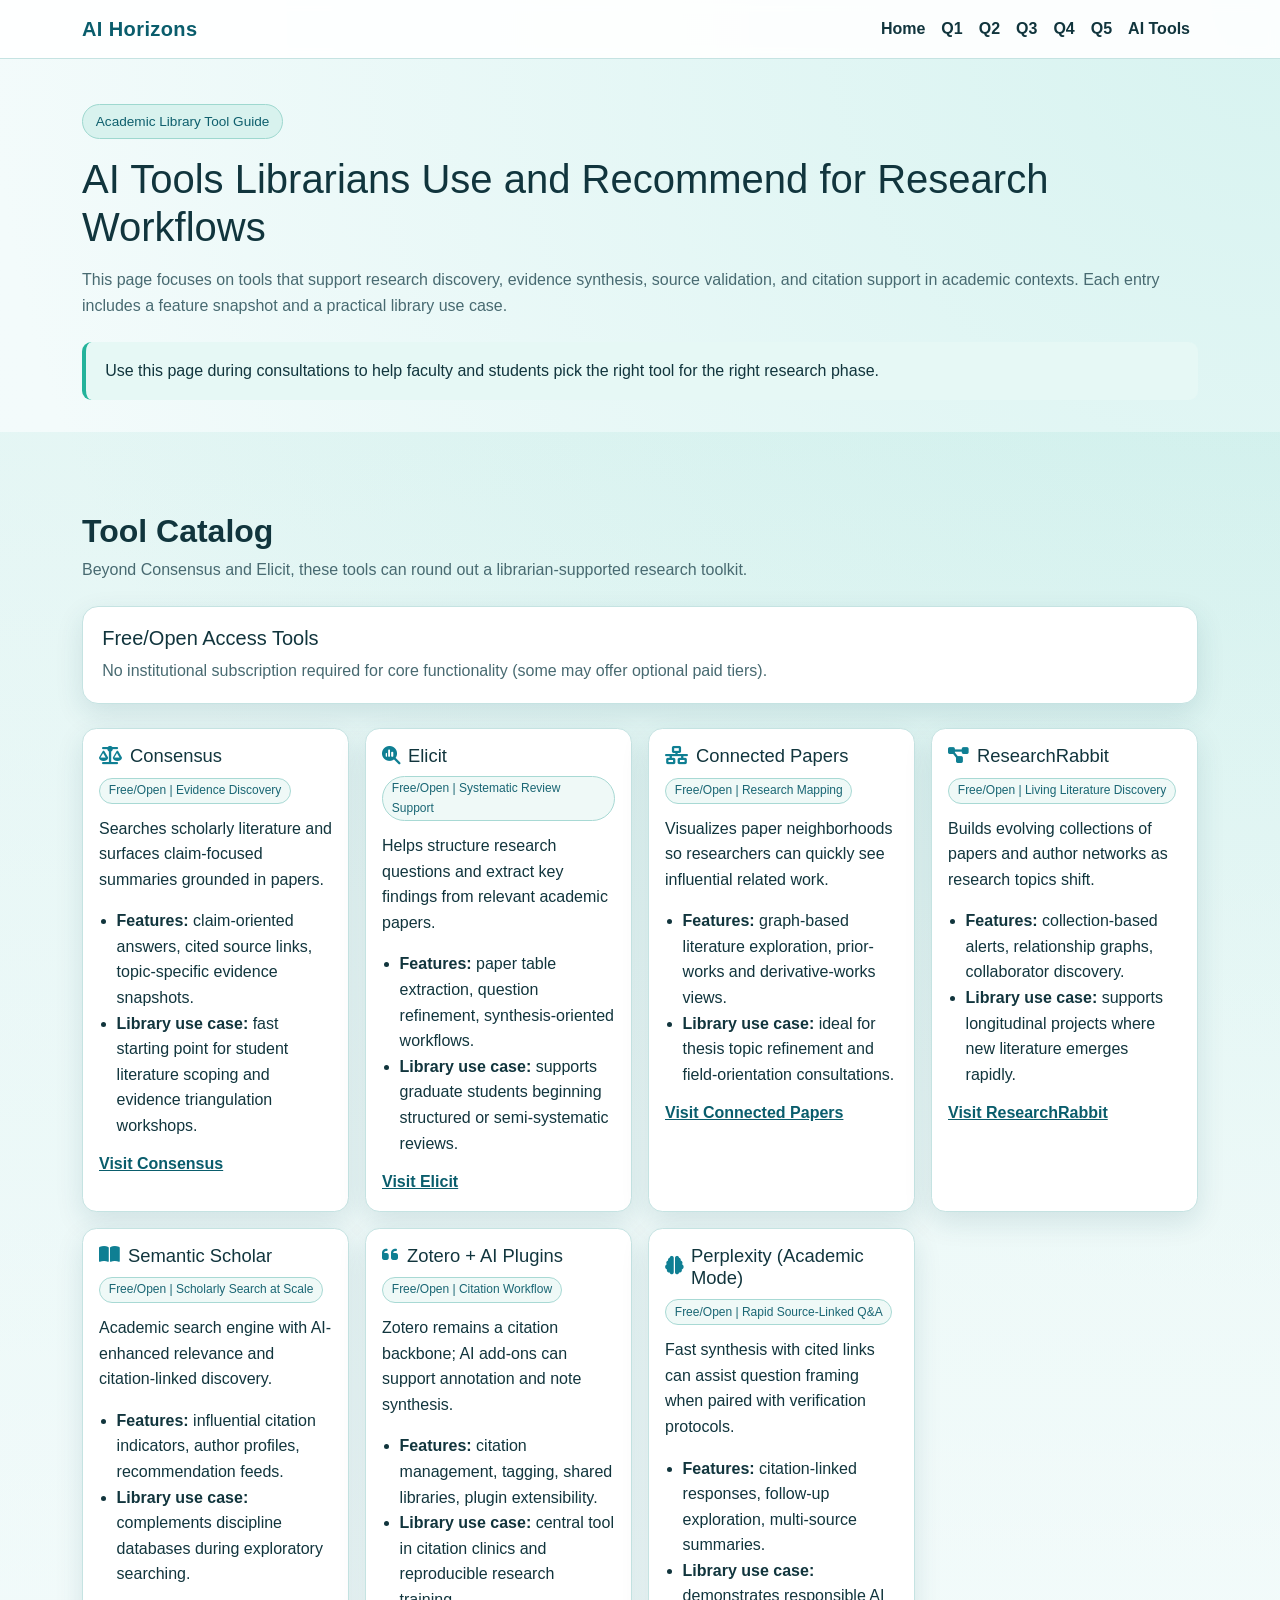
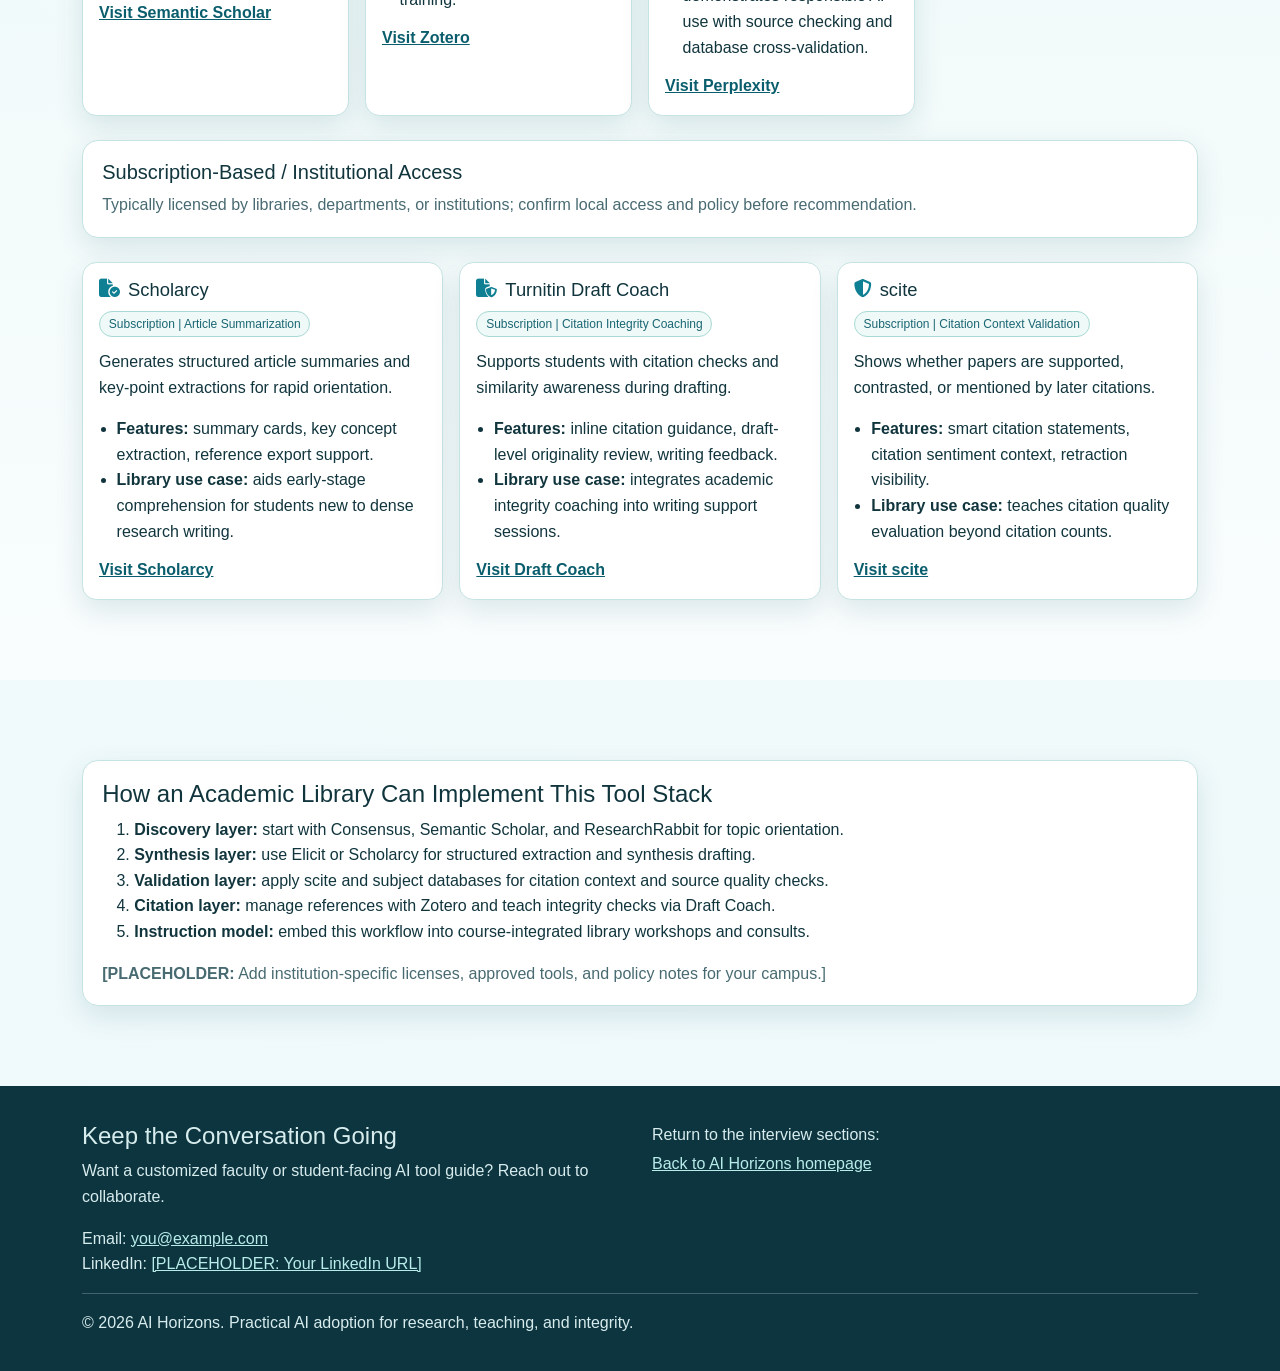
==== tools.html @ d7bab66d "Add AI tools page with free/open and subscription sections" ====
<!doctype html>
<html lang="en">
  <head>
    <meta charset="utf-8">
    <meta name="viewport" content="width=device-width, initial-scale=1">
    <title>AI Horizons | AI Research & Citation Tools for Libraries</title>
    <meta name="description" content="A librarian-focused guide to AI research and citation tools including Consensus, Elicit, Scite, Semantic Scholar, Zotero, and more.">
    <meta name="keywords" content="AI research tools, library AI tools, Consensus, Elicit, citation tools, academic libraries">
    <meta property="og:title" content="AI Horizons: AI Tools for Research and Citation">
    <meta property="og:description" content="Tools academic librarians can recommend for literature discovery, evidence synthesis, and citation workflows.">
    <meta property="og:type" content="website">
    <meta property="og:image" content="assets/img/hero-placeholder.svg">
    <meta property="og:url" content="https://robert-laws.github.io/ai-horizons/tools.html">
    <meta name="twitter:card" content="summary_large_image">
    <meta name="twitter:title" content="AI Horizons: AI Tools for Research and Citation">
    <meta name="twitter:description" content="A practical reference page for librarians supporting AI-enabled research workflows.">
    <meta name="twitter:image" content="assets/img/hero-placeholder.svg">
    <link rel="preconnect" href="https://cdn.jsdelivr.net">
    <link rel="preconnect" href="https://cdnjs.cloudflare.com">
    <link rel="stylesheet" href="https://cdn.jsdelivr.net/npm/bootstrap@5.3.3/dist/css/bootstrap.min.css" integrity="sha384-QWTKZyjpPEjISv5WaRU9OFeRpok6YctnYmDr5pNlyT2bRjXh0JMhjY6hW+ALEwIH" crossorigin="anonymous">
    <link rel="stylesheet" href="https://cdnjs.cloudflare.com/ajax/libs/font-awesome/6.5.2/css/all.min.css" crossorigin="anonymous" referrerpolicy="no-referrer">
    <link rel="stylesheet" href="assets/css/styles.css">
  </head>
  <body>
    <a class="skip-link" href="#main-content">Skip to main content</a>

    <header>
      <nav class="navbar navbar-expand-lg fixed-top" aria-label="Primary navigation">
        <div class="container">
          <a class="navbar-brand" href="index.html#home">AI Horizons</a>
          <button class="navbar-toggler" type="button" data-bs-toggle="collapse" data-bs-target="#siteNav" aria-controls="siteNav" aria-expanded="false" aria-label="Toggle navigation">
            <span class="navbar-toggler-icon"></span>
          </button>
          <div class="collapse navbar-collapse" id="siteNav">
            <ul class="navbar-nav ms-auto">
              <li class="nav-item"><a class="nav-link" href="index.html#home">Home</a></li>
              <li class="nav-item"><a class="nav-link" href="index.html#q1-projects">Q1</a></li>
              <li class="nav-item"><a class="nav-link" href="index.html#q2-integration">Q2</a></li>
              <li class="nav-item"><a class="nav-link" href="index.html#q3-ethics">Q3</a></li>
              <li class="nav-item"><a class="nav-link" href="index.html#q4-literacy">Q4</a></li>
              <li class="nav-item"><a class="nav-link" href="index.html#q5-future">Q5</a></li>
              <li class="nav-item"><a class="nav-link active" aria-current="page" href="tools.html">AI Tools</a></li>
            </ul>
          </div>
        </div>
      </nav>
    </header>

    <main id="main-content">
      <section class="section subpage-hero" aria-labelledby="tools-title">
        <div class="container" data-reveal>
          <span class="hero-badge">Academic Library Tool Guide</span>
          <h1 id="tools-title" class="mb-3">AI Tools Librarians Use and Recommend for Research Workflows</h1>
          <p class="muted">
            This page focuses on tools that support research discovery, evidence synthesis, source validation, and citation support in academic contexts. Each entry includes a feature snapshot and a practical library use case.
          </p>
          <div class="stat-callout" role="note">
            Use this page during consultations to help faculty and students pick the right tool for the right research phase.
          </div>
        </div>
      </section>

      <section class="section" aria-labelledby="catalog-title">
        <div class="container">
          <div class="section-heading" data-reveal>
            <h2 id="catalog-title">Tool Catalog</h2>
            <p class="muted">Beyond Consensus and Elicit, these tools can round out a librarian-supported research toolkit.</p>
          </div>

          <div class="question-panel mb-4" data-reveal>
            <h3 class="h5 mb-2">Free/Open Access Tools</h3>
            <p class="mb-0 muted">No institutional subscription required for core functionality (some may offer optional paid tiers).</p>
          </div>

          <div class="tool-grid mb-4" data-reveal>
            <article class="tool-card">
              <h3><i class="fa-solid fa-scale-balanced" aria-hidden="true"></i> Consensus</h3>
              <span class="tool-meta">Free/Open | Evidence Discovery</span>
              <p>Searches scholarly literature and surfaces claim-focused summaries grounded in papers.</p>
              <ul>
                <li><strong>Features:</strong> claim-oriented answers, cited source links, topic-specific evidence snapshots.</li>
                <li><strong>Library use case:</strong> fast starting point for student literature scoping and evidence triangulation workshops.</li>
              </ul>
              <a href="https://consensus.app" target="_blank" rel="noopener noreferrer">Visit Consensus</a>
            </article>

            <article class="tool-card">
              <h3><i class="fa-solid fa-magnifying-glass-chart" aria-hidden="true"></i> Elicit</h3>
              <span class="tool-meta">Free/Open | Systematic Review Support</span>
              <p>Helps structure research questions and extract key findings from relevant academic papers.</p>
              <ul>
                <li><strong>Features:</strong> paper table extraction, question refinement, synthesis-oriented workflows.</li>
                <li><strong>Library use case:</strong> supports graduate students beginning structured or semi-systematic reviews.</li>
              </ul>
              <a href="https://elicit.com" target="_blank" rel="noopener noreferrer">Visit Elicit</a>
            </article>

            <article class="tool-card">
              <h3><i class="fa-solid fa-network-wired" aria-hidden="true"></i> Connected Papers</h3>
              <span class="tool-meta">Free/Open | Research Mapping</span>
              <p>Visualizes paper neighborhoods so researchers can quickly see influential related work.</p>
              <ul>
                <li><strong>Features:</strong> graph-based literature exploration, prior-works and derivative-works views.</li>
                <li><strong>Library use case:</strong> ideal for thesis topic refinement and field-orientation consultations.</li>
              </ul>
              <a href="https://www.connectedpapers.com" target="_blank" rel="noopener noreferrer">Visit Connected Papers</a>
            </article>

            <article class="tool-card">
              <h3><i class="fa-solid fa-diagram-project" aria-hidden="true"></i> ResearchRabbit</h3>
              <span class="tool-meta">Free/Open | Living Literature Discovery</span>
              <p>Builds evolving collections of papers and author networks as research topics shift.</p>
              <ul>
                <li><strong>Features:</strong> collection-based alerts, relationship graphs, collaborator discovery.</li>
                <li><strong>Library use case:</strong> supports longitudinal projects where new literature emerges rapidly.</li>
              </ul>
              <a href="https://www.researchrabbit.ai" target="_blank" rel="noopener noreferrer">Visit ResearchRabbit</a>
            </article>

            <article class="tool-card">
              <h3><i class="fa-solid fa-book-open" aria-hidden="true"></i> Semantic Scholar</h3>
              <span class="tool-meta">Free/Open | Scholarly Search at Scale</span>
              <p>Academic search engine with AI-enhanced relevance and citation-linked discovery.</p>
              <ul>
                <li><strong>Features:</strong> influential citation indicators, author profiles, recommendation feeds.</li>
                <li><strong>Library use case:</strong> complements discipline databases during exploratory searching.</li>
              </ul>
              <a href="https://www.semanticscholar.org" target="_blank" rel="noopener noreferrer">Visit Semantic Scholar</a>
            </article>

            <article class="tool-card">
              <h3><i class="fa-solid fa-quote-left" aria-hidden="true"></i> Zotero + AI Plugins</h3>
              <span class="tool-meta">Free/Open | Citation Workflow</span>
              <p>Zotero remains a citation backbone; AI add-ons can support annotation and note synthesis.</p>
              <ul>
                <li><strong>Features:</strong> citation management, tagging, shared libraries, plugin extensibility.</li>
                <li><strong>Library use case:</strong> central tool in citation clinics and reproducible research training.</li>
              </ul>
              <a href="https://www.zotero.org" target="_blank" rel="noopener noreferrer">Visit Zotero</a>
            </article>

            <article class="tool-card">
              <h3><i class="fa-solid fa-brain" aria-hidden="true"></i> Perplexity (Academic Mode)</h3>
              <span class="tool-meta">Free/Open | Rapid Source-Linked Q&amp;A</span>
              <p>Fast synthesis with cited links can assist question framing when paired with verification protocols.</p>
              <ul>
                <li><strong>Features:</strong> citation-linked responses, follow-up exploration, multi-source summaries.</li>
                <li><strong>Library use case:</strong> demonstrates responsible AI use with source checking and database cross-validation.</li>
              </ul>
              <a href="https://www.perplexity.ai" target="_blank" rel="noopener noreferrer">Visit Perplexity</a>
            </article>
          </div>

          <div class="question-panel mb-4" data-reveal>
            <h3 class="h5 mb-2">Subscription-Based / Institutional Access</h3>
            <p class="mb-0 muted">Typically licensed by libraries, departments, or institutions; confirm local access and policy before recommendation.</p>
          </div>

          <div class="tool-grid" data-reveal>

            <article class="tool-card">
              <h3><i class="fa-solid fa-file-circle-check" aria-hidden="true"></i> Scholarcy</h3>
              <span class="tool-meta">Subscription | Article Summarization</span>
              <p>Generates structured article summaries and key-point extractions for rapid orientation.</p>
              <ul>
                <li><strong>Features:</strong> summary cards, key concept extraction, reference export support.</li>
                <li><strong>Library use case:</strong> aids early-stage comprehension for students new to dense research writing.</li>
              </ul>
              <a href="https://www.scholarcy.com" target="_blank" rel="noopener noreferrer">Visit Scholarcy</a>
            </article>

            <article class="tool-card">
              <h3><i class="fa-solid fa-file-shield" aria-hidden="true"></i> Turnitin Draft Coach</h3>
              <span class="tool-meta">Subscription | Citation Integrity Coaching</span>
              <p>Supports students with citation checks and similarity awareness during drafting.</p>
              <ul>
                <li><strong>Features:</strong> inline citation guidance, draft-level originality review, writing feedback.</li>
                <li><strong>Library use case:</strong> integrates academic integrity coaching into writing support sessions.</li>
              </ul>
              <a href="https://www.turnitin.com/products/draft-coach" target="_blank" rel="noopener noreferrer">Visit Draft Coach</a>
            </article>

            <article class="tool-card">
              <h3><i class="fa-solid fa-shield-halved" aria-hidden="true"></i> scite</h3>
              <span class="tool-meta">Subscription | Citation Context Validation</span>
              <p>Shows whether papers are supported, contrasted, or mentioned by later citations.</p>
              <ul>
                <li><strong>Features:</strong> smart citation statements, citation sentiment context, retraction visibility.</li>
                <li><strong>Library use case:</strong> teaches citation quality evaluation beyond citation counts.</li>
              </ul>
              <a href="https://scite.ai" target="_blank" rel="noopener noreferrer">Visit scite</a>
            </article>
          </div>
        </div>
      </section>

      <section class="section" aria-labelledby="implementation-title">
        <div class="container" data-reveal>
          <div class="interactive-panel">
            <h2 id="implementation-title" class="h4">How an Academic Library Can Implement This Tool Stack</h2>
            <ol>
              <li><strong>Discovery layer:</strong> start with Consensus, Semantic Scholar, and ResearchRabbit for topic orientation.</li>
              <li><strong>Synthesis layer:</strong> use Elicit or Scholarcy for structured extraction and synthesis drafting.</li>
              <li><strong>Validation layer:</strong> apply scite and subject databases for citation context and source quality checks.</li>
              <li><strong>Citation layer:</strong> manage references with Zotero and teach integrity checks via Draft Coach.</li>
              <li><strong>Instruction model:</strong> embed this workflow into course-integrated library workshops and consults.</li>
            </ol>
            <p class="mb-0 muted"><strong>[PLACEHOLDER:</strong> Add institution-specific licenses, approved tools, and policy notes for your campus.]</p>
          </div>
        </div>
      </section>
    </main>

    <footer aria-labelledby="contact-title">
      <div class="container">
        <div class="row g-4">
          <div class="col-lg-6">
            <h2 id="contact-title" class="h4">Keep the Conversation Going</h2>
            <p>Want a customized faculty or student-facing AI tool guide? Reach out to collaborate.</p>
            <p class="mb-0">
              Email: <a href="mailto:you@example.com">you@example.com</a><br>
              LinkedIn: <a href="https://www.linkedin.com/in/your-profile" target="_blank" rel="noopener noreferrer">[PLACEHOLDER: Your LinkedIn URL]</a>
            </p>
          </div>
          <div class="col-lg-6">
            <p class="mb-1">Return to the interview sections:</p>
            <p class="mb-0"><a href="index.html#home">Back to AI Horizons homepage</a></p>
          </div>
        </div>
        <hr>
        <p class="mb-0">&copy; <span id="current-year"></span> AI Horizons. Practical AI adoption for research, teaching, and integrity.</p>
      </div>
    </footer>

    <script src="https://cdn.jsdelivr.net/npm/bootstrap@5.3.3/dist/js/bootstrap.bundle.min.js" integrity="sha384-YvpcrYf0tY3lHB60NNkmXc5s9fDVZLESaAA55NDzOxhy9GkcIdslK1eN7N6jIeHz" crossorigin="anonymous" defer></script>
    <script src="assets/js/main.js" defer></script>
  </body>
</html>
---- assets/css/styles.css ----
:root {
  --bg: #f3fbfb;
  --surface: #ffffff;
  --surface-alt: #e9f7f7;
  --text: #11353d;
  --muted: #486a71;
  --primary: #0f7f93;
  --primary-dark: #0a5d6c;
  --accent: #24b39b;
  --border: #c5e3e2;
  --success: #116c4f;
  --warning: #915f00;
  --shadow: 0 10px 28px rgba(9, 76, 89, 0.12);
}

* {
  box-sizing: border-box;
}

html {
  scroll-behavior: smooth;
}

body {
  margin: 0;
  font-family: "Segoe UI", "Trebuchet MS", sans-serif;
  background: radial-gradient(circle at top right, #d7f3f0 0, var(--bg) 40%, #eef9fb 100%);
  color: var(--text);
  line-height: 1.6;
}

.skip-link {
  position: absolute;
  top: -100px;
  left: 0;
  background: var(--primary-dark);
  color: #fff;
  padding: 0.75rem 1rem;
  z-index: 9999;
}

.skip-link:focus {
  top: 0;
}

.navbar {
  background: rgba(255, 255, 255, 0.9);
  backdrop-filter: blur(6px);
  border-bottom: 1px solid var(--border);
}

.navbar-brand {
  font-weight: 700;
  letter-spacing: 0.02em;
  color: var(--primary-dark) !important;
}

.nav-link {
  color: var(--text) !important;
  font-weight: 600;
}

.nav-link:hover,
.nav-link:focus {
  color: var(--primary) !important;
}

main {
  overflow: hidden;
}

.section {
  padding: 5rem 0;
  position: relative;
}

.section:nth-child(even) {
  background: linear-gradient(180deg, rgba(36, 179, 155, 0.07), rgba(255, 255, 255, 0.6));
}

.section-heading {
  margin-bottom: 1.5rem;
}

.section-heading h2 {
  margin-bottom: 0.4rem;
  font-weight: 800;
}

.hero {
  padding-top: 6.5rem;
  padding-bottom: 4rem;
}

.hero-badge {
  display: inline-block;
  background: #d8f2ee;
  color: #0e5f6d;
  border: 1px solid #9ed8cf;
  border-radius: 100px;
  padding: 0.35rem 0.8rem;
  font-size: 0.85rem;
  margin-bottom: 1rem;
}

.hero h1 {
  font-size: clamp(2rem, 4vw, 3.2rem);
  font-weight: 900;
  line-height: 1.2;
  margin-bottom: 1rem;
}

.hero p {
  color: var(--muted);
  max-width: 56ch;
}

.hero-image-wrap {
  position: relative;
}

.hero-image {
  width: 100%;
  border-radius: 1rem;
  border: 2px solid #b9e2de;
  box-shadow: var(--shadow);
}

.hero-glow {
  position: absolute;
  inset: auto -20px -20px auto;
  width: 140px;
  height: 140px;
  border-radius: 50%;
  background: radial-gradient(circle, rgba(36, 179, 155, 0.5), rgba(36, 179, 155, 0));
  pointer-events: none;
}

.stat-callout {
  border-left: 4px solid var(--accent);
  padding: 1rem 1rem 1rem 1.2rem;
  background: #e6f8f5;
  border-radius: 0.6rem;
  margin-top: 1.5rem;
}

.card-tile {
  background: var(--surface);
  border: 1px solid var(--border);
  border-radius: 1rem;
  padding: 1.2rem;
  height: 100%;
  box-shadow: var(--shadow);
}

.card-tile i {
  font-size: 1.2rem;
  color: var(--primary);
  margin-bottom: 0.75rem;
}

.question-panel,
.deep-dive,
.interactive-panel,
.embed-panel,
.timeline-panel,
.poll-panel,
.resource-finder {
  background: var(--surface);
  border: 1px solid var(--border);
  border-radius: 1rem;
  box-shadow: var(--shadow);
  padding: 1.2rem;
}

.sample-response {
  background: var(--surface-alt);
  border: 1px solid #bce0df;
  border-radius: 0.85rem;
  padding: 1rem;
}

.badge-inline {
  background: #d8f3f2;
  color: #0c5f6e;
  border: 1px solid #a1d8d4;
  border-radius: 999px;
  padding: 0.1rem 0.6rem;
  font-size: 0.8rem;
  margin-left: 0.45rem;
}

.accordion-item-custom {
  border: 1px solid var(--border);
  border-radius: 0.7rem;
  margin-bottom: 0.8rem;
  background: #fff;
}

.accordion-trigger {
  width: 100%;
  border: 0;
  border-radius: 0.7rem;
  background: transparent;
  padding: 0.9rem 1rem;
  text-align: left;
  color: var(--text);
  font-weight: 700;
}

.accordion-trigger:hover,
.accordion-trigger:focus-visible {
  background: #ecf8f8;
}

.accordion-content {
  padding: 0 1rem 1rem;
  color: var(--muted);
}

.embed-frame {
  width: 100%;
  min-height: 260px;
  border: 0;
  border-radius: 0.85rem;
  background: #e6f3f6;
}

.fallback-link {
  margin-top: 0.8rem;
  font-size: 0.95rem;
}

.prompt-generator {
  display: grid;
  gap: 0.75rem;
}

.prompt-box {
  border: 1px solid var(--border);
  border-radius: 0.65rem;
  background: #f9ffff;
  padding: 0.9rem;
}

label,
legend {
  font-weight: 600;
}

.quiz-choice {
  display: block;
  margin: 0.35rem 0;
  padding: 0.35rem 0.55rem;
  border-radius: 0.5rem;
}

.quiz-choice:focus-within {
  outline: 3px solid rgba(36, 179, 155, 0.3);
}

.feedback {
  margin-top: 0.8rem;
  padding: 0.75rem;
  border: 1px solid var(--border);
  border-radius: 0.6rem;
  background: #f5fbfb;
}

.feedback.success {
  border-color: #7fd6bc;
  background: #e7faf3;
  color: var(--success);
}

.feedback.warning {
  border-color: #f0cf8d;
  background: #fff7e8;
  color: var(--warning);
}

.question-block {
  border: 1px solid var(--border);
  border-radius: 0.7rem;
  padding: 0.9rem;
  margin-bottom: 0.9rem;
}

.question-block legend {
  margin-bottom: 0.3rem;
  font-size: 1rem;
}

.muted {
  color: var(--muted);
}

.flip-grid {
  display: grid;
  gap: 1rem;
  grid-template-columns: repeat(auto-fit, minmax(220px, 1fr));
}

.flip-card {
  min-height: 180px;
  border: 0;
  background: transparent;
  perspective: 1200px;
  text-align: left;
}

.flip-inner {
  position: relative;
  display: block;
  width: 100%;
  height: 100%;
  transform-style: preserve-3d;
  transition: transform 0.55s;
}

.flip-card.is-flipped .flip-inner {
  transform: rotateY(180deg);
}

.flip-front,
.flip-back {
  position: absolute;
  inset: 0;
  border: 1px solid var(--border);
  border-radius: 0.85rem;
  box-shadow: var(--shadow);
  background: #fff;
  padding: 1rem;
  backface-visibility: hidden;
}

.flip-back {
  transform: rotateY(180deg);
  background: #e7faf7;
}

.prompt-board {
  display: grid;
  gap: 0.8rem;
}

.prompt-item {
  display: flex;
  justify-content: space-between;
  gap: 0.6rem;
  align-items: flex-start;
  border: 1px solid var(--border);
  border-radius: 0.65rem;
  background: #fff;
  padding: 0.75rem;
}

.copy-btn {
  border: 1px solid #8bcfc3;
  background: #effaf8;
  color: #125c68;
  border-radius: 0.45rem;
  padding: 0.25rem 0.55rem;
  font-size: 0.9rem;
}

.copy-btn:hover,
.copy-btn:focus-visible {
  background: #d7f5ef;
}

.resource-finder-controls {
  display: grid;
  gap: 0.75rem;
  grid-template-columns: 1fr;
  margin-bottom: 1rem;
}

@media (min-width: 768px) {
  .resource-finder-controls {
    grid-template-columns: 2fr 1fr;
  }
}

.resource-grid {
  display: grid;
  gap: 0.85rem;
}

.resource-card {
  border: 1px solid var(--border);
  border-radius: 0.8rem;
  padding: 0.85rem;
  background: #fff;
}

.resource-card h3 {
  margin: 0 0 0.35rem;
  font-size: 1.05rem;
}

.resource-card a {
  color: var(--primary-dark);
}

.chip-row {
  display: flex;
  flex-wrap: wrap;
  gap: 0.4rem;
  margin-top: 0.45rem;
}

.chip {
  font-size: 0.76rem;
  border-radius: 999px;
  padding: 0.15rem 0.5rem;
  border: 1px solid #a8d9d4;
  background: #eef9f7;
  color: #1a6674;
}

.empty-state {
  margin: 0;
  padding: 0.85rem;
  border-radius: 0.7rem;
  background: #fbfffe;
  border: 1px dashed #b7deda;
  color: var(--muted);
}

.timeline-panel h3 {
  margin-top: 0;
}

.forecast-year {
  font-size: 2rem;
  font-weight: 800;
  color: var(--primary-dark);
}

.poll-options {
  display: grid;
  gap: 0.6rem;
}

.poll-option {
  border: 1px solid #9ad4cc;
  border-radius: 0.6rem;
  padding: 0.55rem 0.75rem;
  background: #f5fffd;
  text-align: left;
}

.poll-option.selected,
.poll-option:hover,
.poll-option:focus-visible {
  background: #dbf7f1;
  border-color: #66bfb0;
}

.poll-row {
  margin-bottom: 0.5rem;
}

.poll-row-head {
  display: flex;
  justify-content: space-between;
  font-size: 0.9rem;
}

.poll-bar {
  background: #eaf4f4;
  border-radius: 999px;
  overflow: hidden;
  height: 0.7rem;
}

.poll-bar span {
  display: block;
  height: 100%;
  background: linear-gradient(90deg, var(--primary), var(--accent));
}

.cta-form input,
.cta-form textarea,
.cta-form select {
  border-radius: 0.55rem;
  border: 1px solid #b8dddb;
}

.cta-form button,
.btn-primary-custom {
  border: 0;
  border-radius: 0.55rem;
  padding: 0.55rem 0.9rem;
  background: linear-gradient(135deg, var(--primary), #1ea9ba);
  color: #fff;
  font-weight: 700;
}

.btn-primary-custom:hover,
.btn-primary-custom:focus-visible {
  background: linear-gradient(135deg, var(--primary-dark), var(--primary));
}

footer {
  background: #0d3540;
  color: #d7eced;
  padding: 2.2rem 0;
}

footer a {
  color: #b8ece9;
}

.subpage-hero {
  padding-top: 6.5rem;
  padding-bottom: 2rem;
}

.tool-grid {
  display: grid;
  gap: 1rem;
  grid-template-columns: repeat(auto-fit, minmax(260px, 1fr));
}

.tool-card {
  background: var(--surface);
  border: 1px solid var(--border);
  border-radius: 0.9rem;
  box-shadow: var(--shadow);
  padding: 1rem;
}

.tool-card h3 {
  display: flex;
  align-items: center;
  gap: 0.5rem;
  font-size: 1.15rem;
  margin-bottom: 0.55rem;
}

.tool-card h3 i {
  color: var(--primary);
}

.tool-meta {
  display: inline-block;
  font-size: 0.75rem;
  border: 1px solid #a8d9d4;
  background: #eff9f7;
  color: #1a6674;
  border-radius: 999px;
  padding: 0.15rem 0.55rem;
  margin-bottom: 0.75rem;
}

.tool-card ul {
  padding-left: 1.1rem;
  margin-bottom: 0.8rem;
}

.tool-card a {
  color: var(--primary-dark);
  font-weight: 600;
}

[data-reveal] {
  opacity: 0;
  transform: translateY(18px);
  transition: opacity 0.55s ease, transform 0.55s ease;
}

[data-reveal].revealed {
  opacity: 1;
  transform: translateY(0);
}

:focus-visible {
  outline: 3px solid rgba(36, 179, 155, 0.45);
  outline-offset: 2px;
}

@media (prefers-reduced-motion: reduce) {
  html {
    scroll-behavior: auto;
  }

  *,
  [data-reveal],
  .flip-inner {
    transition: none !important;
    animation: none !important;
  }
}
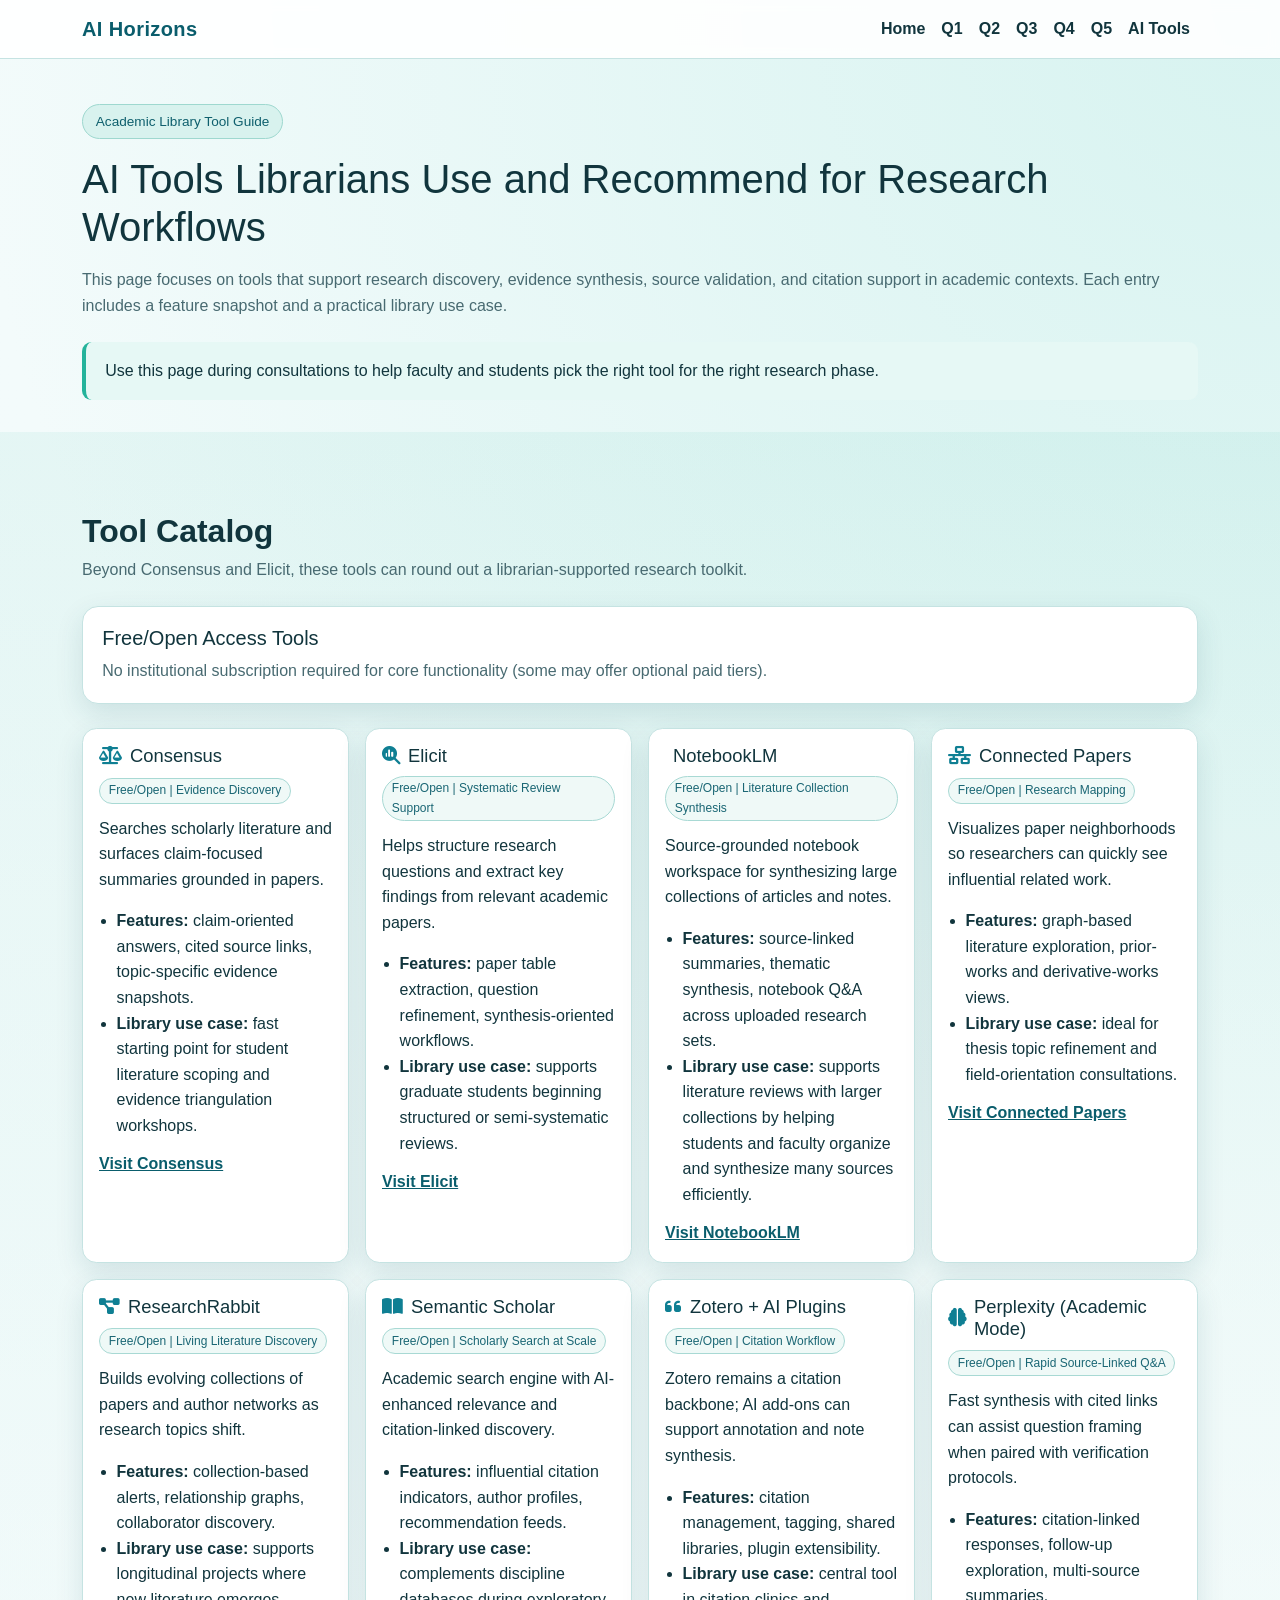
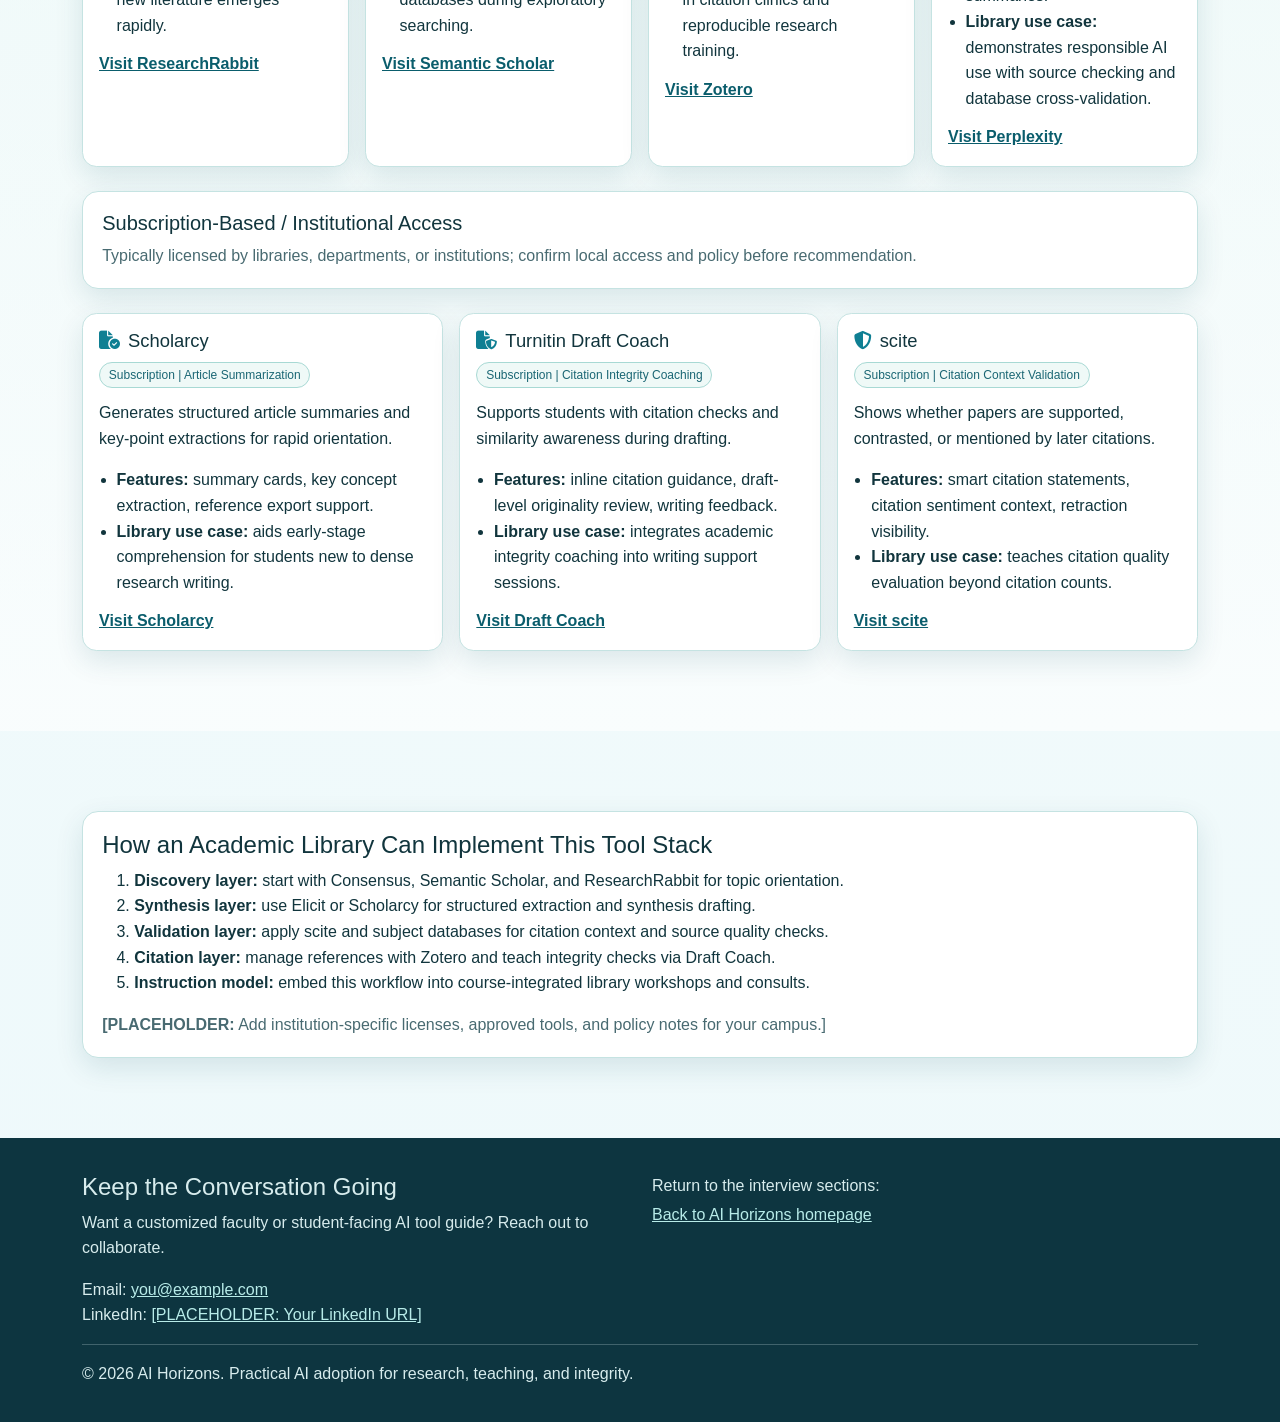
==== commit 500c6c65: "Add NotebookLM to AI tools catalog" ====
--- a/tools.html
+++ b/tools.html
@@ -96,6 +96,17 @@
             </article>
 
             <article class="tool-card">
+              <h3><i class="fa-solid fa-notebook" aria-hidden="true"></i> NotebookLM</h3>
+              <span class="tool-meta">Free/Open | Literature Collection Synthesis</span>
+              <p>Source-grounded notebook workspace for synthesizing large collections of articles and notes.</p>
+              <ul>
+                <li><strong>Features:</strong> source-linked summaries, thematic synthesis, notebook Q&amp;A across uploaded research sets.</li>
+                <li><strong>Library use case:</strong> supports literature reviews with larger collections by helping students and faculty organize and synthesize many sources efficiently.</li>
+              </ul>
+              <a href="https://notebooklm.google.com" target="_blank" rel="noopener noreferrer">Visit NotebookLM</a>
+            </article>
+
+            <article class="tool-card">
               <h3><i class="fa-solid fa-network-wired" aria-hidden="true"></i> Connected Papers</h3>
               <span class="tool-meta">Free/Open | Research Mapping</span>
               <p>Visualizes paper neighborhoods so researchers can quickly see influential related work.</p>
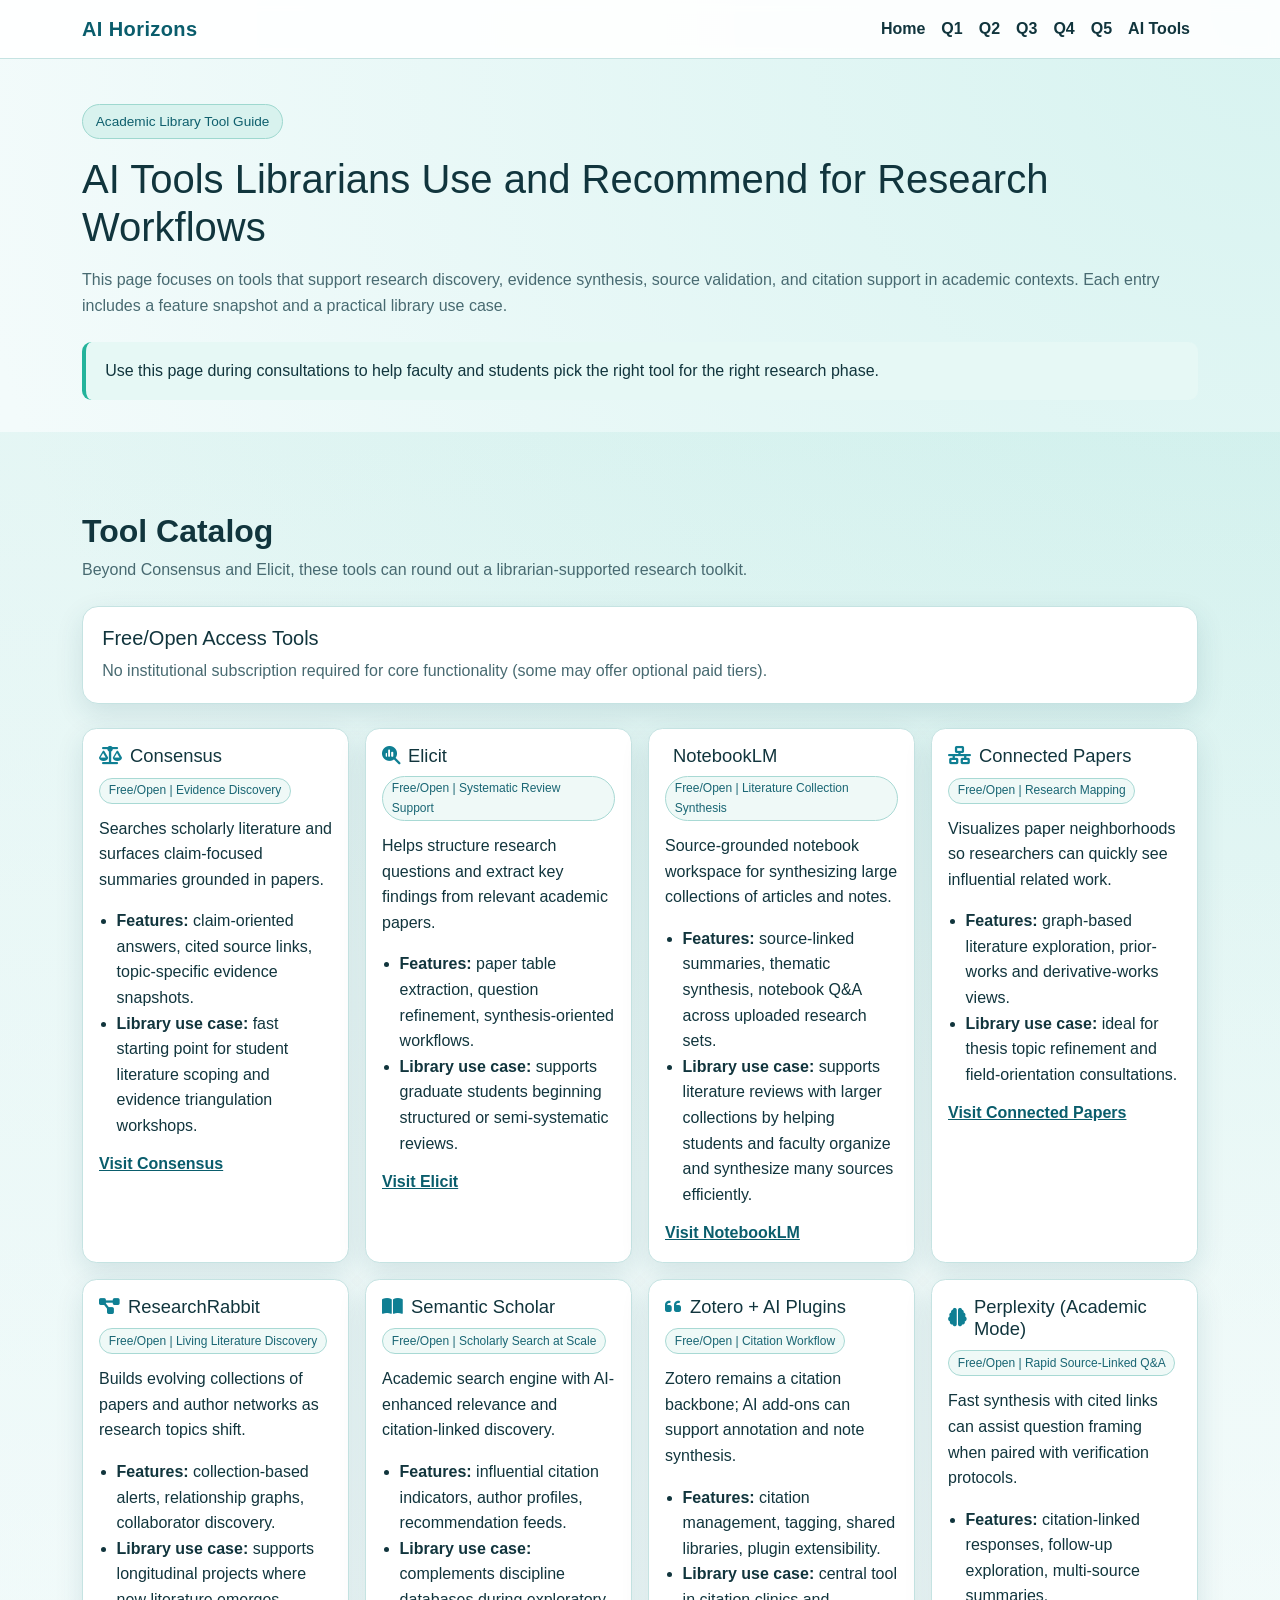
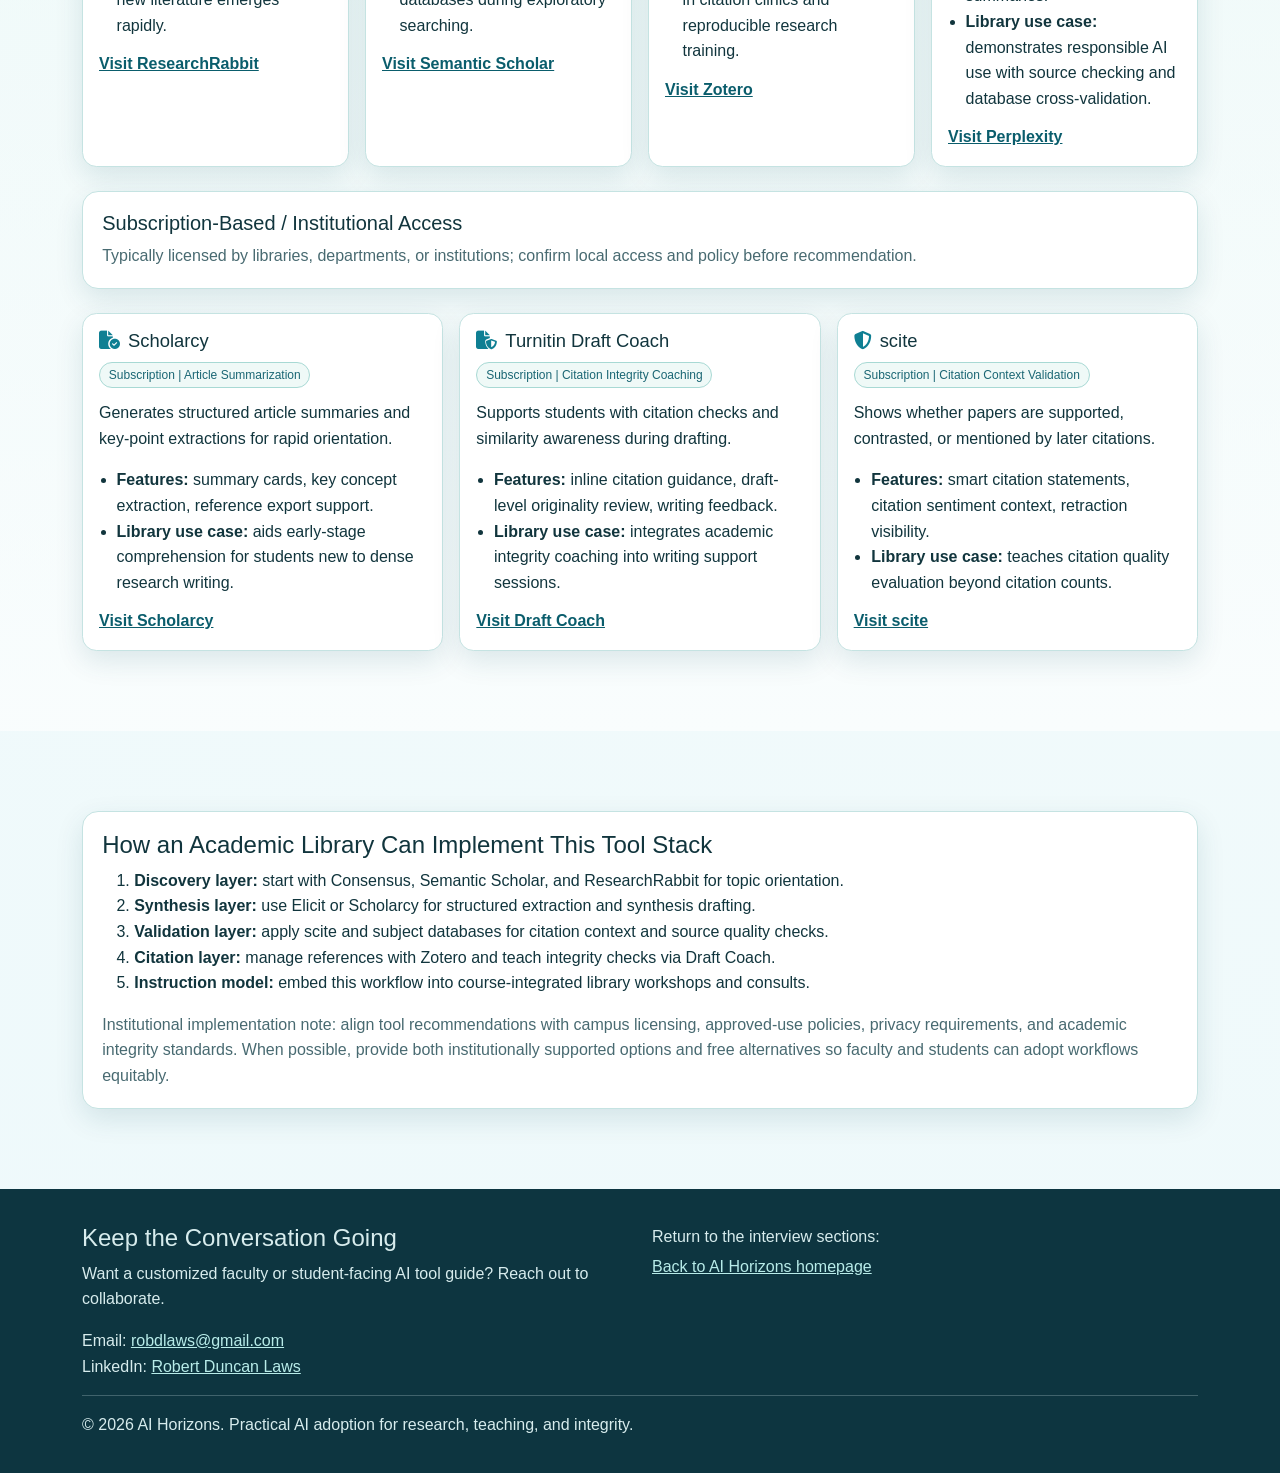
==== commit 76bd9ea2: "Finalize interview content and update question prompts" ====
--- a/tools.html
+++ b/tools.html
@@ -216,7 +216,7 @@
               <li><strong>Citation layer:</strong> manage references with Zotero and teach integrity checks via Draft Coach.</li>
               <li><strong>Instruction model:</strong> embed this workflow into course-integrated library workshops and consults.</li>
             </ol>
-            <p class="mb-0 muted"><strong>[PLACEHOLDER:</strong> Add institution-specific licenses, approved tools, and policy notes for your campus.]</p>
+            <p class="mb-0 muted">Institutional implementation note: align tool recommendations with campus licensing, approved-use policies, privacy requirements, and academic integrity standards. When possible, provide both institutionally supported options and free alternatives so faculty and students can adopt workflows equitably.</p>
           </div>
         </div>
       </section>
@@ -229,8 +229,8 @@
             <h2 id="contact-title" class="h4">Keep the Conversation Going</h2>
             <p>Want a customized faculty or student-facing AI tool guide? Reach out to collaborate.</p>
             <p class="mb-0">
-              Email: <a href="mailto:you@example.com">you@example.com</a><br>
-              LinkedIn: <a href="https://www.linkedin.com/in/your-profile" target="_blank" rel="noopener noreferrer">[PLACEHOLDER: Your LinkedIn URL]</a>
+              Email: <a href="mailto:robdlaws@gmail.com">robdlaws@gmail.com</a><br>
+              LinkedIn: <a href="https://www.linkedin.com/in/robert-duncan-laws/" target="_blank" rel="noopener noreferrer">Robert Duncan Laws</a>
             </p>
           </div>
           <div class="col-lg-6">
